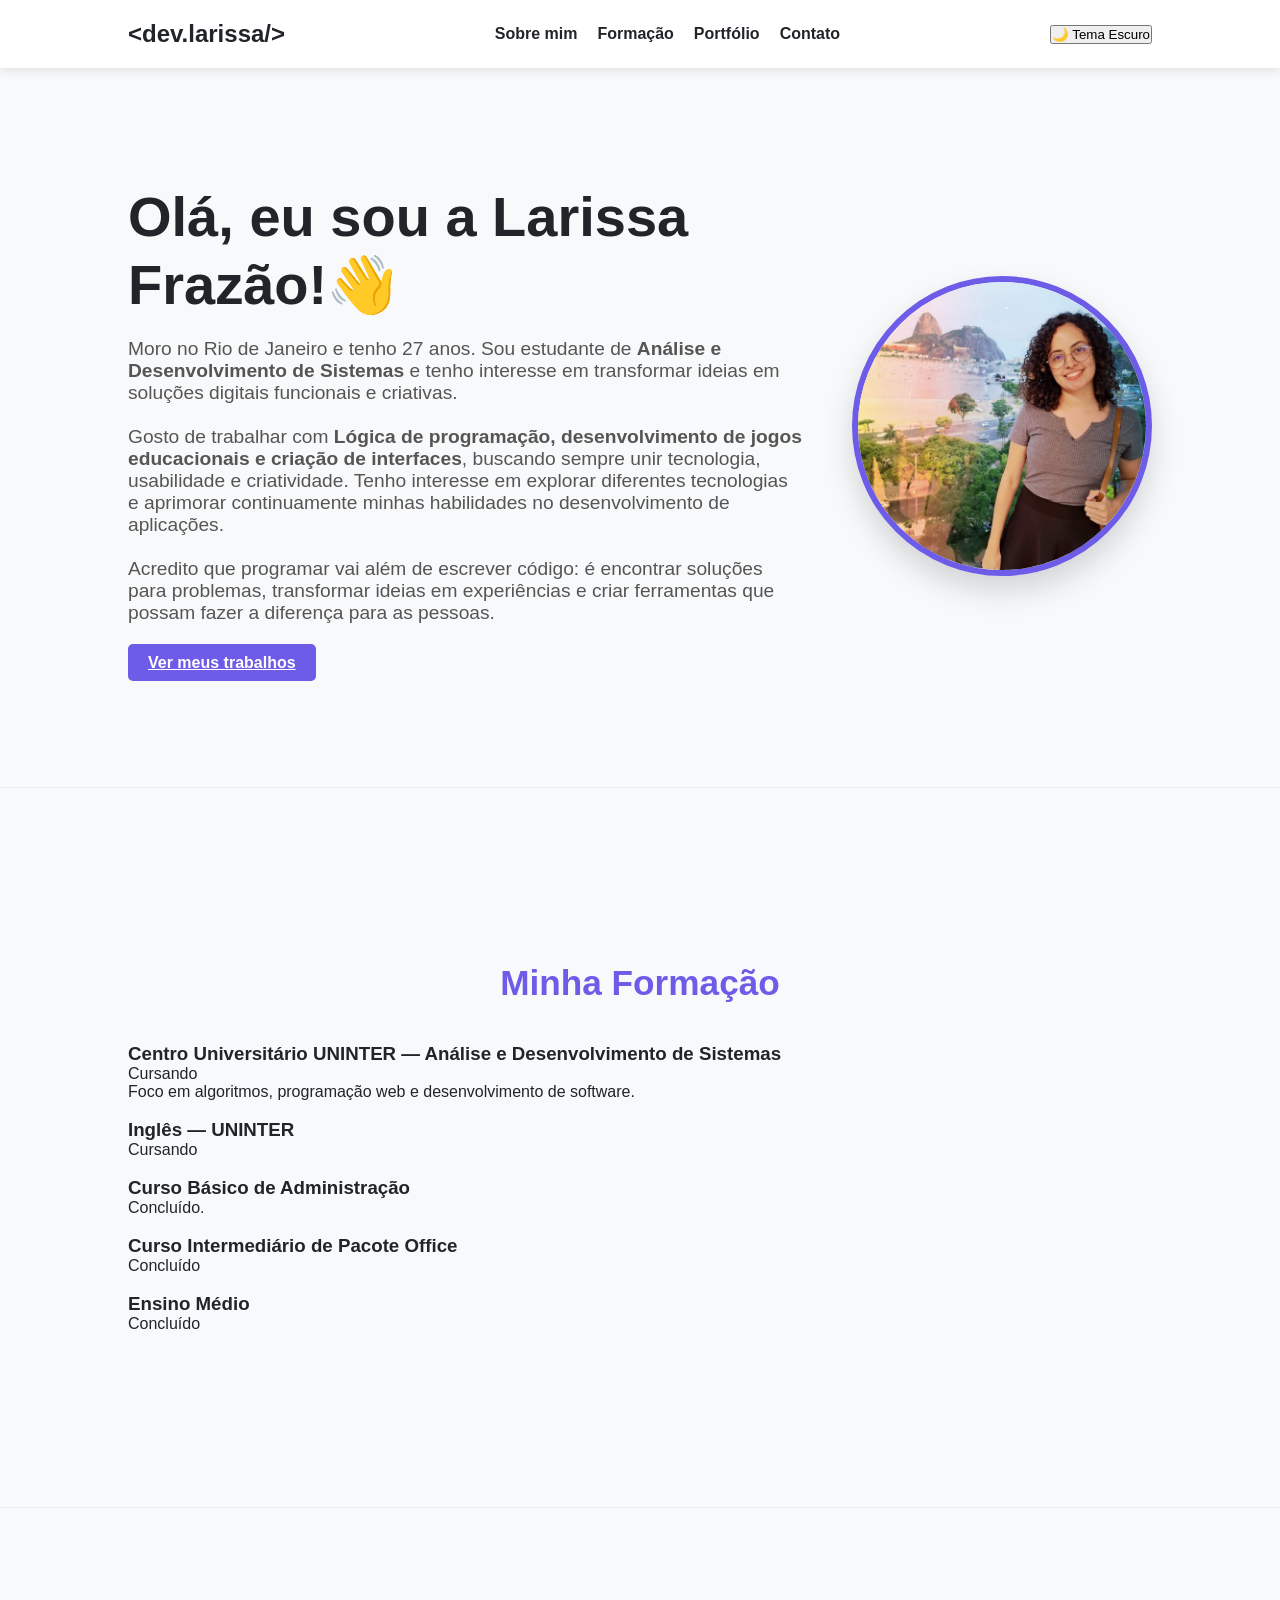
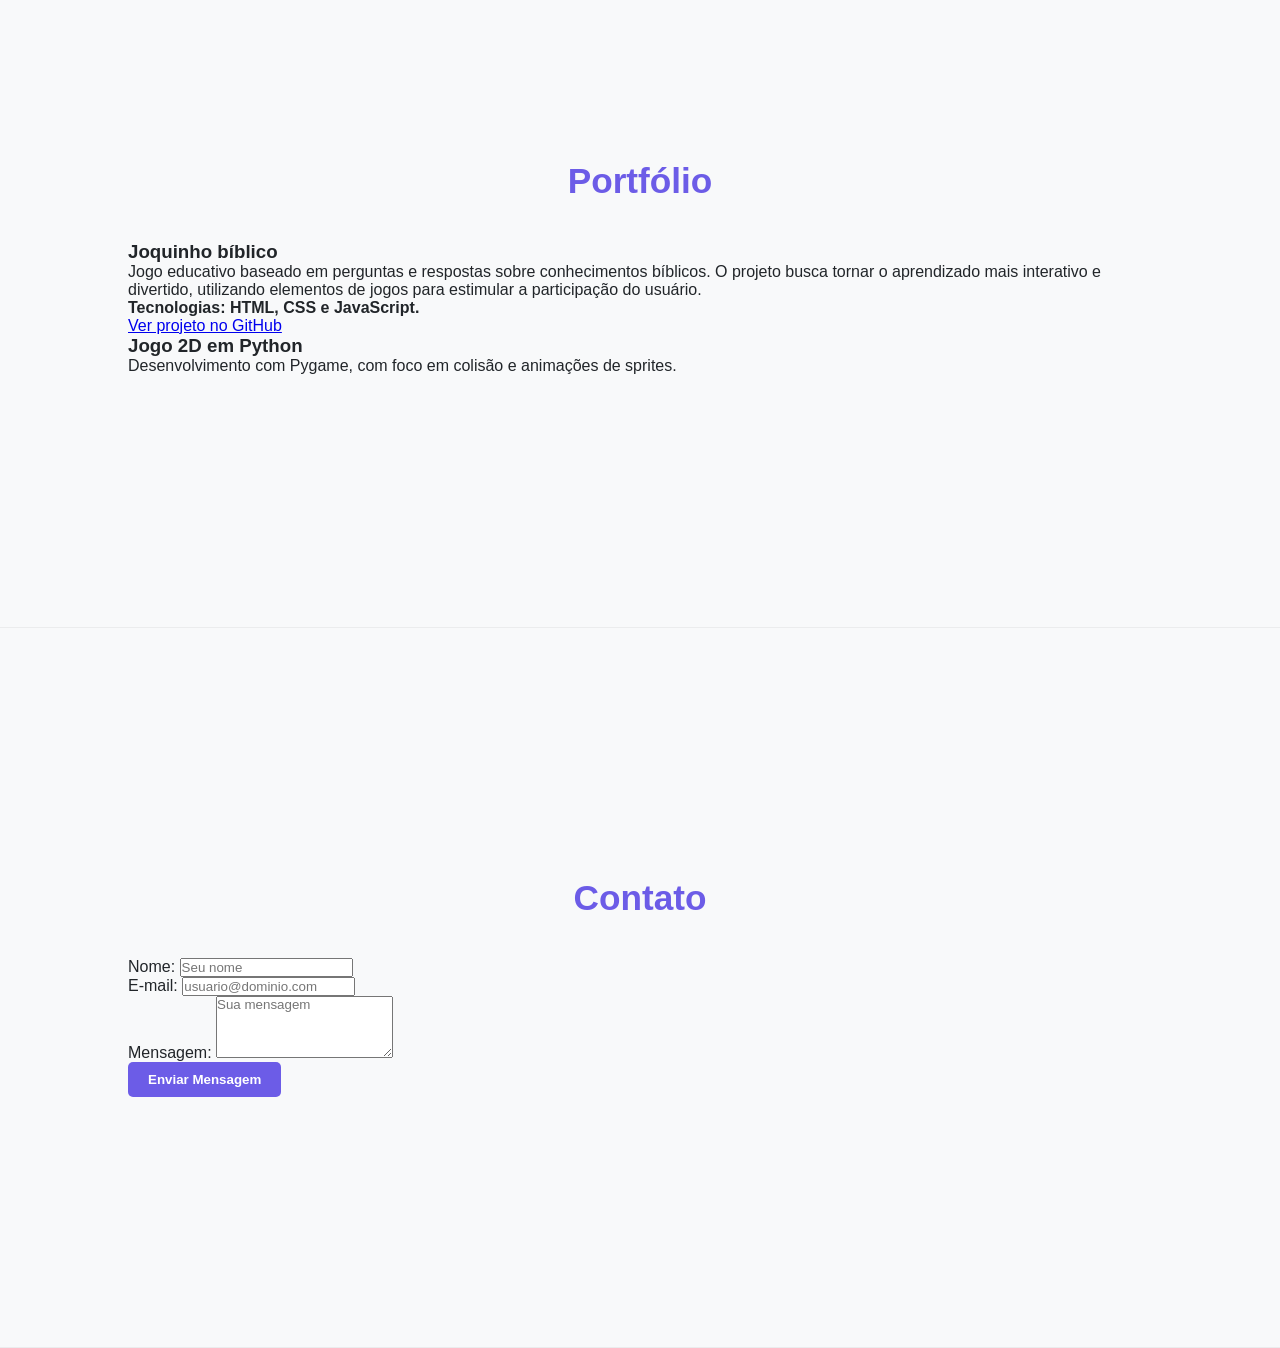
==== OneDrive/Área de Trabalho/Portfólio pessoal/index.html @ a6891f94 "Primeiro commit do portfólio" ====
<!DOCTYPE html>
<html lang="pt-BR">
<head>
    <!-- Configurações básicas e link para o CSS -->
    <meta charset="UTF-8">
    <meta name="viewport" content="width=device-width, initial-scale=1.0">
    <title>Larissa | Portfólio</title>
    <link rel="stylesheet" href="style.css">
</head>
<body>
    <!-- Menu fixo no topo com navegação por âncoras -->
    <header>
        <nav>
            <h2>&lt;dev.larissa/&gt;</h2>
            <ul>
                <li><a href="#sobre">Sobre mim</a></li>
                <li><a href="#formacao">Formação</a></li>
                <li><a href="#portfolio">Portfólio</a></li>
                <li><a href="#contato">Contato</a></li>
            </ul>
            <button id="theme-toggle">🌙 Tema Escuro</button>
        </nav>
    </header>

    <main>
        <!-- Seção 1: Sobre mim -->
        <section id="sobre" class="hero">
            <div class="hero-text">
                <h1>Olá, eu sou a Larissa Frazão!👋</h1>
                <p>

Moro no Rio de Janeiro e tenho 27 anos. Sou estudante de <strong>Análise e Desenvolvimento de Sistemas</strong> e tenho interesse em transformar ideias em soluções digitais funcionais e criativas.<br>
<br>
Gosto de trabalhar com <strong>Lógica de programação, desenvolvimento de jogos educacionais e criação de interfaces</strong>, buscando sempre unir tecnologia, usabilidade e criatividade. Tenho interesse em explorar diferentes tecnologias e aprimorar continuamente minhas habilidades no desenvolvimento de aplicações.<br>
<br>
Acredito que programar vai além de escrever código: é encontrar soluções para problemas, transformar ideias em experiências e criar ferramentas que possam fazer a diferença para as pessoas.
</p>
                <!-- Botão opcional para chamar para a ação -->
                <a href="#portfolio" class="btn">Ver meus trabalhos</a>
            </div>
            <div class="hero-img">
                <!-- Coloque o nome do arquivo da sua foto no atributo src -->
                <img src="minhafoto.jpg" alt="Foto de Larissa" class="profile-pic">
            </div>
        </section>
       

        <!-- Seção 2: Formação (Novo) -->
        <section id="formacao">
            <h2>Minha Formação</h2>
            <div class="card">
                <h3>Centro Universitário UNINTER — Análise e Desenvolvimento de Sistemas</h3>
                <p>Cursando</p>
                <p>Foco em algoritmos, programação web e desenvolvimento de software.</p>
                <br>
                <h3>Inglês — UNINTER</h3>
                <p>Cursando</p>
                <br>
                <h3>Curso Básico de Administração</h3>
                <p>Concluído.</p>
                <br>
                <h3>Curso Intermediário de Pacote Office</h3>
                <p>Concluído</p>
                <br>
                <h3>Ensino Médio</h3>
                <p>Concluído</p>

            </div>
        </section>

        <!-- Seção 3: Portfólio -->
        <section id="portfolio">
            <h2>Portfólio</h2>
            <div class="grid">
                <div class="card">
                    <h3>Joquinho bíblico</h3>
                    <p>Jogo educativo baseado em perguntas e respostas sobre conhecimentos bíblicos. O projeto busca tornar o aprendizado mais interativo e divertido, utilizando elementos de jogos para estimular a participação do usuário.
                        <br>             
<strong> Tecnologias: HTML, CSS e JavaScript.</strong> 
    <br>
    <a href="https://github.com/Larissafrazao/Jogobiblico" target="_blank">
    Ver projeto no GitHub
</a>
<br>
</p>
                </div>
                <div class="card">
                    <h3>Jogo 2D em Python</h3>
                    <p>Desenvolvimento com Pygame, com foco em colisão e animações de sprites.</p>
                </div>
            </div>
        </section>

        <!-- Seção 4: Contato com Formulário -->
        <section id="contato">
            <h2>Contato</h2>
            <!-- Formulário para simulação de envio -->
            <form id="form-contato">
                <div class="input-group">
                    <label for="nome">Nome:</label>
                    <input type="text" id="nome" placeholder="Seu nome">
                </div>
                
                <div class="input-group">
                    <label for="email">E-mail:</label>
                    <input type="email" id="email" placeholder="usuario@dominio.com">
                </div>

                <div class="input-group">
                    <label for="mensagem">Mensagem:</label>
                    <textarea id="mensagem" rows="4" placeholder="Sua mensagem"></textarea>
                </div>

                <button type="submit" class="btn">Enviar Mensagem</button>
            </form>
        </section>
    </main>

    <!-- Conexão com o arquivo JavaScript -->
    <script src="script.js"></script>
</body>
</html>
---- OneDrive/Área de Trabalho/Portfólio pessoal/style.css ----
/* Variáveis de tema */
:root {
    --bg-color: #f8f9fa;
    --text-color: #212529;
    --primary-color: #6c5ce7;
    --card-bg: #ffffff;
    --transition: 0.3s ease;
}

/* Classe aplicada via JS para tema escuro */
.dark-mode {
    --bg-color: #121212;
    --text-color: #f1f1f1;
    --card-bg: #1e1e1e;
}

* {
    margin: 0;
    padding: 0;
    box-sizing: border-box;
    font-family: Arial, sans-serif;
}

body {
    background-color: var(--bg-color);
    color: var(--text-color);
    transition: background-color var(--transition);
    scroll-behavior: smooth; /* Animação suave para as âncoras */
}

/* Estilo do Menu */
header nav {
    display: flex;
    justify-content: space-between;
    align-items: center;
    padding: 20px 10%;
    background: var(--card-bg);
    position: sticky;
    top: 0;
    box-shadow: 0 2px 10px rgba(0,0,0,0.1);
}

nav ul {
    list-style: none;
    display: flex;
    gap: 20px;
}

nav a {
    text-decoration: none;
    color: var(--text-color);
    font-weight: bold;
}

/* Estilo do Botão e Inputs */
.btn {
    background: var(--primary-color);
    color: white;
    padding: 10px 20px;
    border: none;
    border-radius: 5px;
    cursor: pointer;
    font-weight: bold;
}

/* Layout Geral das Seções - Mais espaçosas e modernas */
section {
    /* Aumentamos o padding de 60px para 100px em cima e embaixo */
    padding: 100px 10%; 
    /* Altura mínima garante que cada seção ocupe um bom espaço da tela */
    min-height: 80vh; 
    display: flex;
    flex-direction: column;
    justify-content: center;
    border-bottom: 1px solid rgba(0, 0, 0, 0.05); /* Linha mais suave */
}

/* Centralizando os títulos das seções */
section > h2 {
    text-align: center;
    font-size: 2.2rem;
    margin-bottom: 40px;
    color: var(--primary-color);
}

/* Novo Layout da Seção Hero (Sobre mim) */
.hero {
    flex-direction: row; /* Coloca texto e imagem lado a lado */
    align-items: center;
    justify-content: space-between;
    gap: 50px; /* Espaço entre o texto e a foto */
    text-align: left;
}

.hero-text {
    flex: 1; /* Ocupa o espaço disponível */
}

.hero-text h1 {
    font-size: 3.5rem; /* Título maior e mais impactante */
    margin-bottom: 20px;
    line-height: 1.2;
}

.hero-text p {
    font-size: 1.2rem;
    margin-bottom: 30px;
    color: #555;
}

/* Modo escuro para o parágrafo (Ajuste automático de cor) */
.dark-mode .hero-text p {
    color: #ccc;
}

/* Estilo da Foto de Perfil (Moldura Redonda) */
.profile-pic {
    width: 300px;
    height: 300px;
    border-radius: 50%; /* Faz a imagem ficar perfeitamente redonda */
    object-fit: cover; /* Garante que a foto não fique esticada ou achatada */
    border: 6px solid var(--primary-color); /* Borda grossa com a cor principal */
    box-shadow: 0 15px 30px rgba(0, 0, 0, 0.15); /* Sombra moderna */
    transition: transform 0.4s ease; /* Animação suave */
}

/* Efeito ao passar o mouse na foto */
.profile-pic:hover {
    transform: scale(1.05); /* Aumenta a foto de leve */
}

/* Responsividade: Para telas menores (Celulares) */
@media (max-width: 768px) {
    .hero {
        flex-direction: column-reverse; /* Foto fica em cima do texto no celular */
        text-align: center;
        padding-top: 120px; /* Compensa o tamanho do menu fixo */
    }
    .profile-pic {
        width: 220px;
        height: 220px;
    }
    .hero-text h1 {
        font-size: 2.5rem;
    }
}
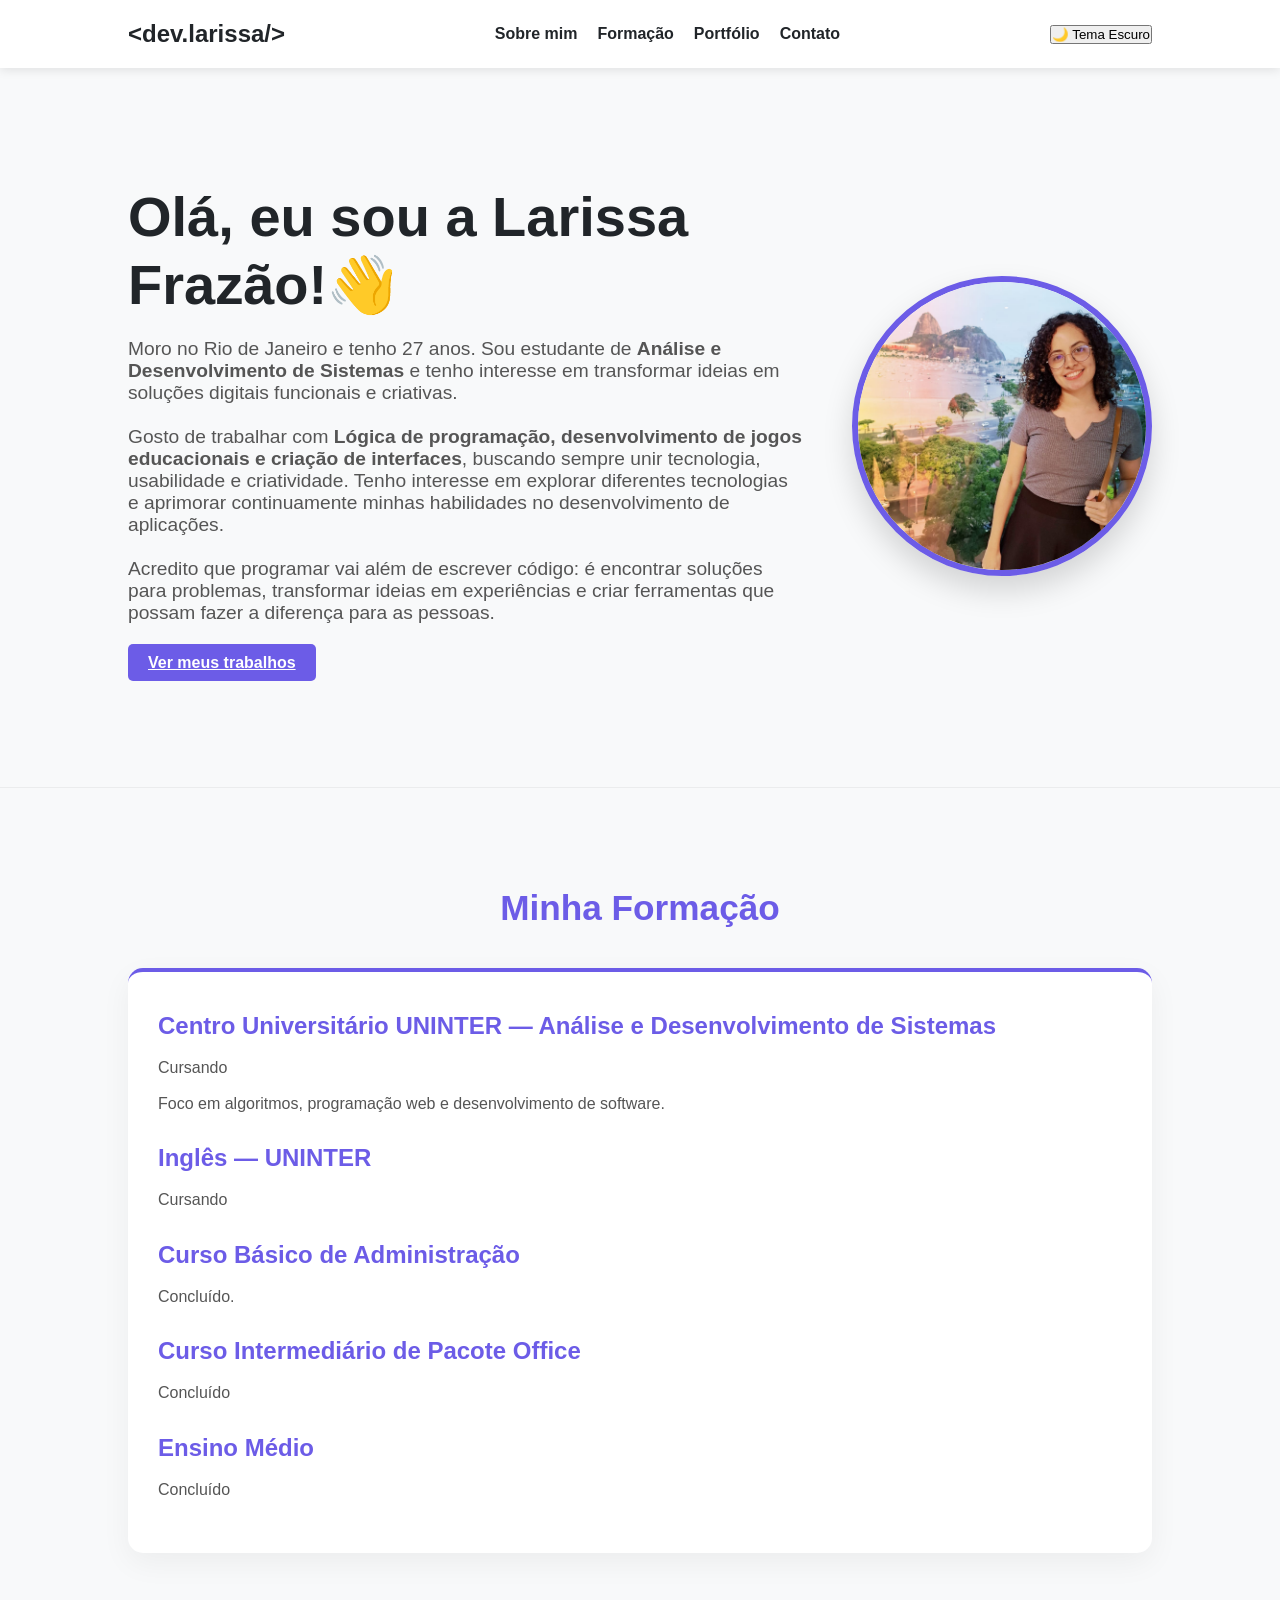
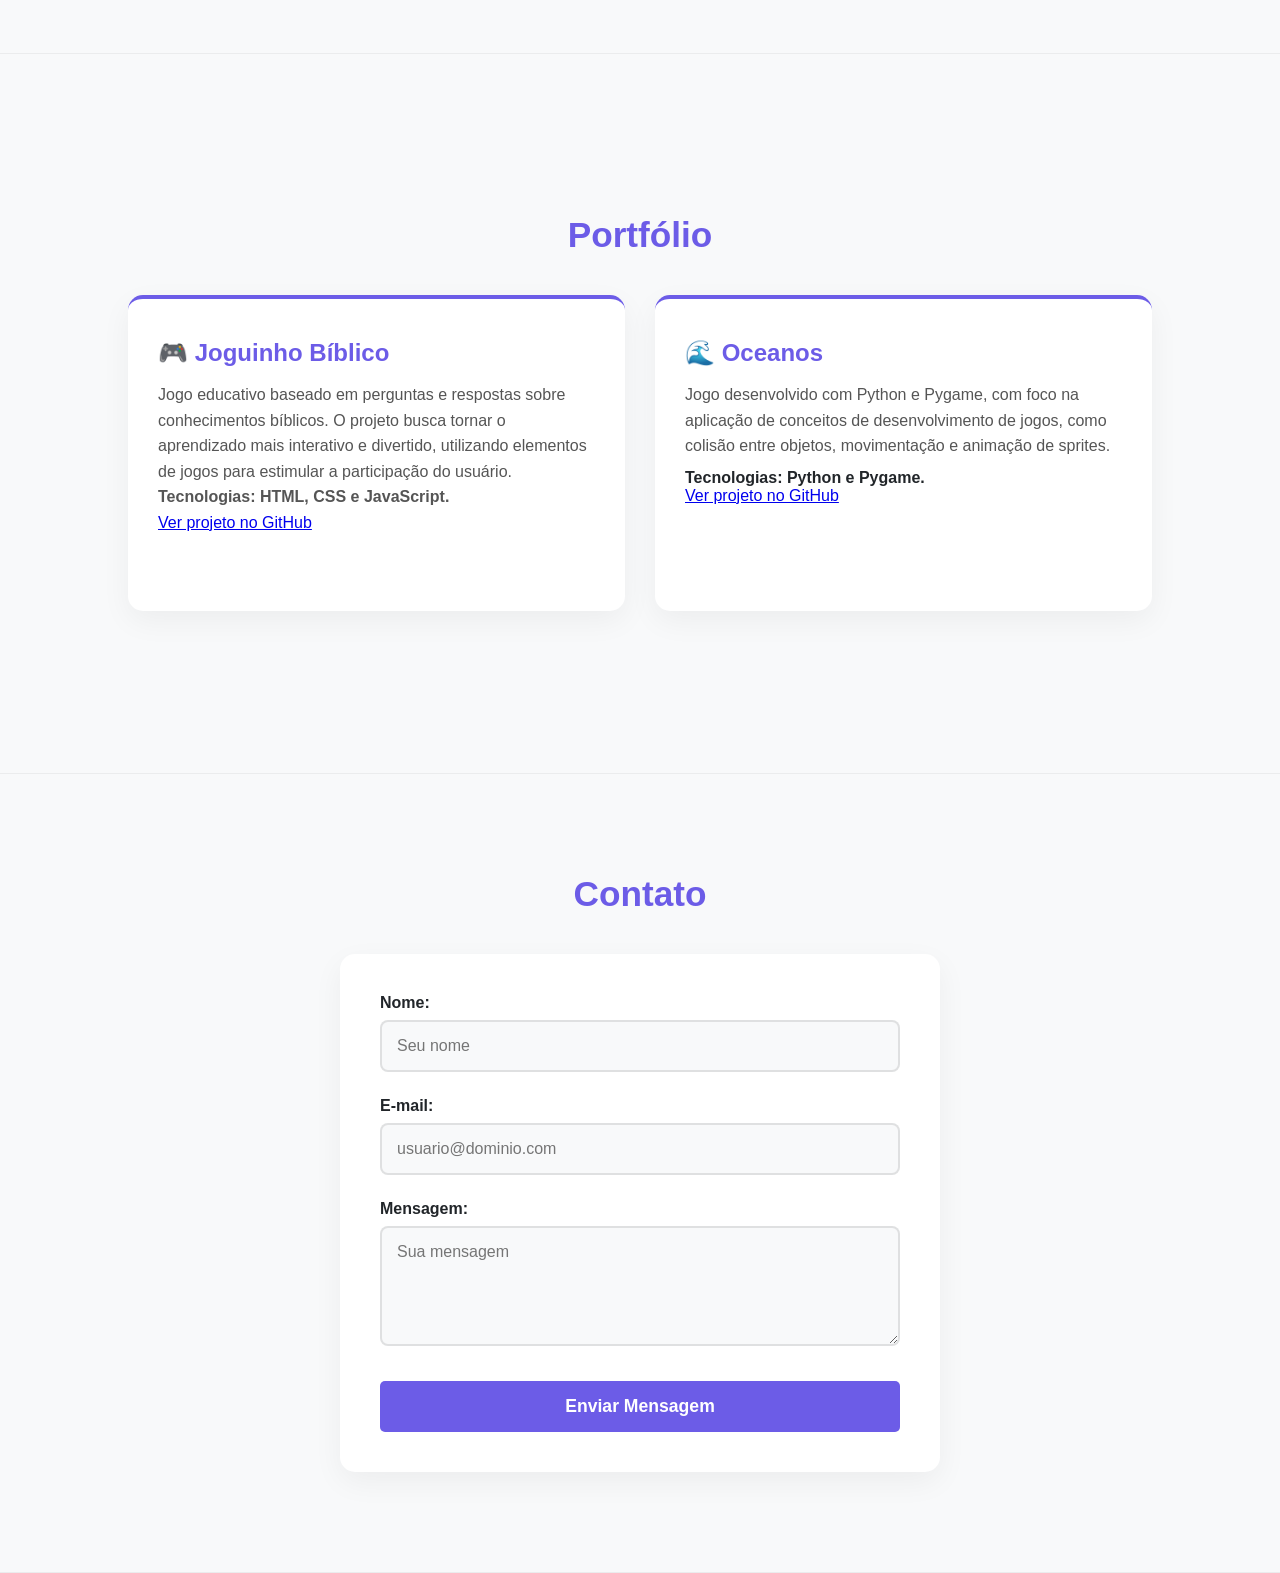
==== commit 51b7ed95: "Portfólio finalizado" ====
--- a/OneDrive/Área de Trabalho/Portfólio pessoal/index.html
+++ b/OneDrive/Área de Trabalho/Portfólio pessoal/index.html
@@ -73,20 +73,26 @@
             <h2>Portfólio</h2>
             <div class="grid">
                 <div class="card">
-                    <h3>Joquinho bíblico</h3>
+                    <h3>🎮 Joguinho Bíblico</h3>
                     <p>Jogo educativo baseado em perguntas e respostas sobre conhecimentos bíblicos. O projeto busca tornar o aprendizado mais interativo e divertido, utilizando elementos de jogos para estimular a participação do usuário.
                         <br>             
 <strong> Tecnologias: HTML, CSS e JavaScript.</strong> 
     <br>
-    <a href="https://github.com/Larissafrazao/Jogobiblico" target="_blank">
-    Ver projeto no GitHub
+    <a href="https://larissafrazao.github.io/Perguntas-B-blicas/" target="_blank">
+    Ver projeto no GitHub<br>
 </a>
 <br>
 </p>
                 </div>
                 <div class="card">
-                    <h3>Jogo 2D em Python</h3>
-                    <p>Desenvolvimento com Pygame, com foco em colisão e animações de sprites.</p>
+                    <h3>🌊 Oceanos</h3>
+                    <p>Jogo desenvolvido com Python e Pygame, com foco na aplicação de conceitos de desenvolvimento de jogos, como colisão entre objetos, movimentação e animação de sprites.</p>
+                    <strong>Tecnologias: Python e Pygame.</strong>
+                    <br>
+                    <a href="https://github.com/Larissafrazao/Oceanos"target="_blank">
+    Ver projeto no GitHub<br>
+</a>
+                    <br>
                 </div>
             </div>
         </section>
--- a/OneDrive/Área de Trabalho/Portfólio pessoal/style.css
+++ b/OneDrive/Área de Trabalho/Portfólio pessoal/style.css
@@ -117,7 +117,7 @@
 .profile-pic {
     width: 300px;
     height: 300px;
-    border-radius: 50%; /* Faz a imagem ficar perfeitamente redonda */
+    border-radius: 50%; /* Faz a imagem ficar redonda */
     object-fit: cover; /* Garante que a foto não fique esticada ou achatada */
     border: 6px solid var(--primary-color); /* Borda grossa com a cor principal */
     box-shadow: 0 15px 30px rgba(0, 0, 0, 0.15); /* Sombra moderna */
@@ -143,4 +143,133 @@
     .hero-text h1 {
         font-size: 2.5rem;
     }
+}
+/* =========================================
+   ESTILOS DOS CARDS (Formação e Portfólio)
+   ========================================= */
+.grid {
+    display: grid;
+    /* Mágica do Grid: cria colunas responsivas automaticamente */
+    grid-template-columns: repeat(auto-fit, minmax(300px, 1fr));
+    gap: 30px;
+    width: 100%;
+    max-width: 1200px;
+    margin: 0 auto;
+}
+
+.card {
+    background: var(--card-bg);
+    padding: 40px 30px;
+    border-radius: 15px;
+    box-shadow: 0 10px 30px rgba(0, 0, 0, 0.05); /* Sombra suave */
+    transition: transform 0.3s ease, box-shadow 0.3s ease;
+    text-align: left;
+    border-top: 4px solid var(--primary-color); /* Detalhe de cor no topo */
+}
+
+/* Efeito ao passar o mouse no card */
+.card:hover {
+    transform: translateY(-10px);
+    box-shadow: 0 15px 40px rgba(0, 0, 0, 0.1);
+}
+
+.card h3 {
+    color: var(--primary-color);
+    margin-bottom: 15px;
+    font-size: 1.5rem;
+}
+
+.card p {
+    margin-bottom: 10px;
+    color: #555;
+    line-height: 1.6;
+}
+
+/* Ajuste de cor para o texto no Modo Escuro */
+.dark-mode .card p {
+    color: #ccc;
+}
+
+/* Estilo específico para a lista de cursos na Formação */
+.lista-cursos {
+    list-style-type: none;
+    padding-top: 10px;
+}
+
+.lista-cursos li {
+    padding: 12px 0;
+    border-bottom: 1px solid rgba(0, 0, 0, 0.05);
+    color: var(--text-color);
+}
+
+.lista-cursos li:last-child {
+    border-bottom: none; /* Tira a linha do último item */
+}
+
+.dark-mode .lista-cursos li {
+    border-bottom: 1px solid rgba(255, 255, 255, 0.05);
+}
+/*
+   ESTILOS DO FORMULÁRIO (Contato)
+   ========================================= */
+#contato {
+    align-items: center; /* Centraliza o formulário na tela */
+}
+
+form {
+    width: 100%;
+    max-width: 600px;
+    background: var(--card-bg);
+    padding: 40px;
+    border-radius: 15px;
+    box-shadow: 0 10px 30px rgba(0, 0, 0, 0.05);
+}
+
+.input-group {
+    display: flex;
+    flex-direction: column;
+    margin-bottom: 25px;
+    text-align: left;
+}
+
+.input-group label {
+    margin-bottom: 8px;
+    font-weight: bold;
+    color: var(--text-color);
+}
+
+input, textarea {
+    padding: 15px;
+    border: 2px solid rgba(0, 0, 0, 0.1);
+    border-radius: 8px;
+    background-color: var(--bg-color);
+    color: var(--text-color);
+    font-size: 1rem;
+    transition: var(--transition);
+    font-family: inherit;
+}
+
+textarea {
+    resize: vertical; /* Permite aumentar apenas para baixo, não para os lados */
+    min-height: 120px;
+}
+
+/* Efeito ao clicar no campo (Foco) */
+input:focus, textarea:focus {
+    border-color: var(--primary-color);
+    outline: none;
+    box-shadow: 0 0 0 3px rgba(108, 92, 231, 0.2); /* Brilho ao redor do input */
+}
+
+/* Bordas suaves no Modo Escuro */
+.dark-mode input, .dark-mode textarea {
+    border-color: rgba(255, 255, 255, 0.1);
+}
+
+/* Ajuste no botão dentro do formulário para ficar grandão */
+form .btn {
+    width: 100%;
+    padding: 15px;
+    font-size: 1.1rem;
+    margin-top: 10px;
 }
